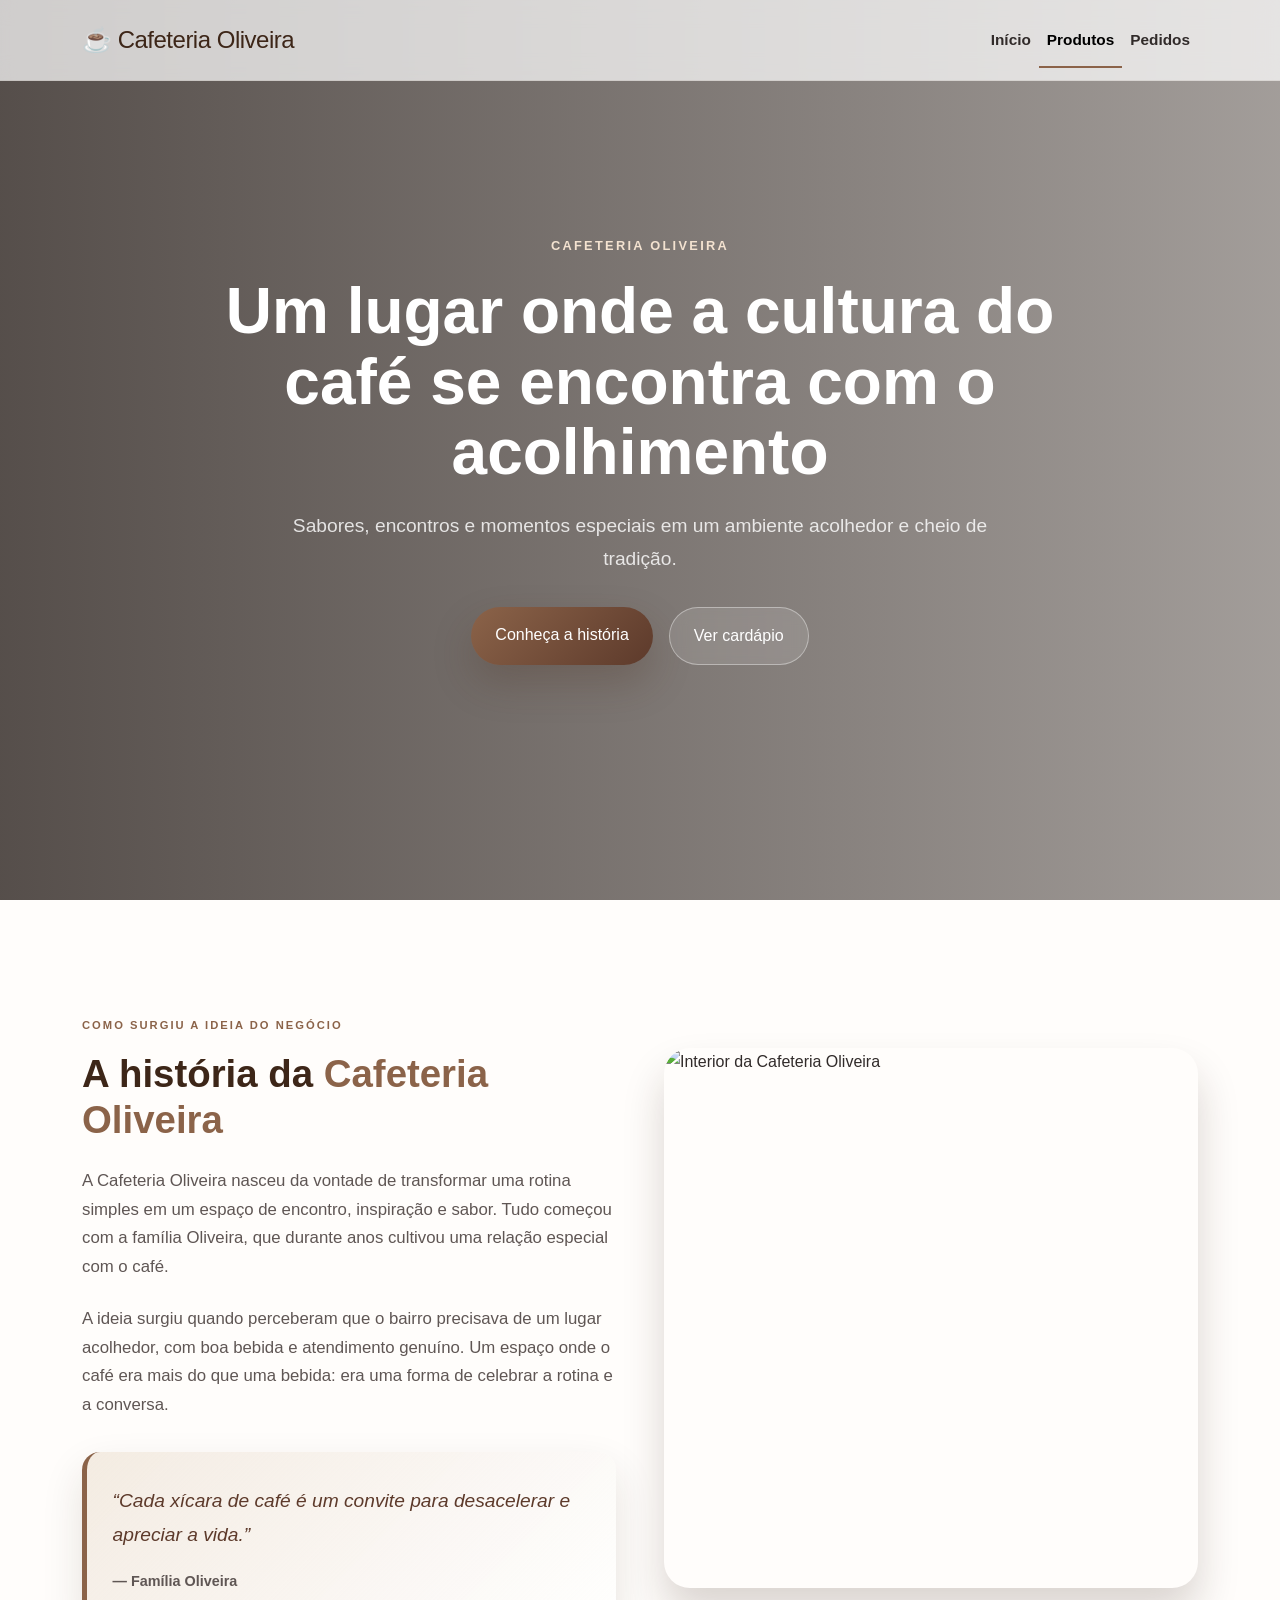
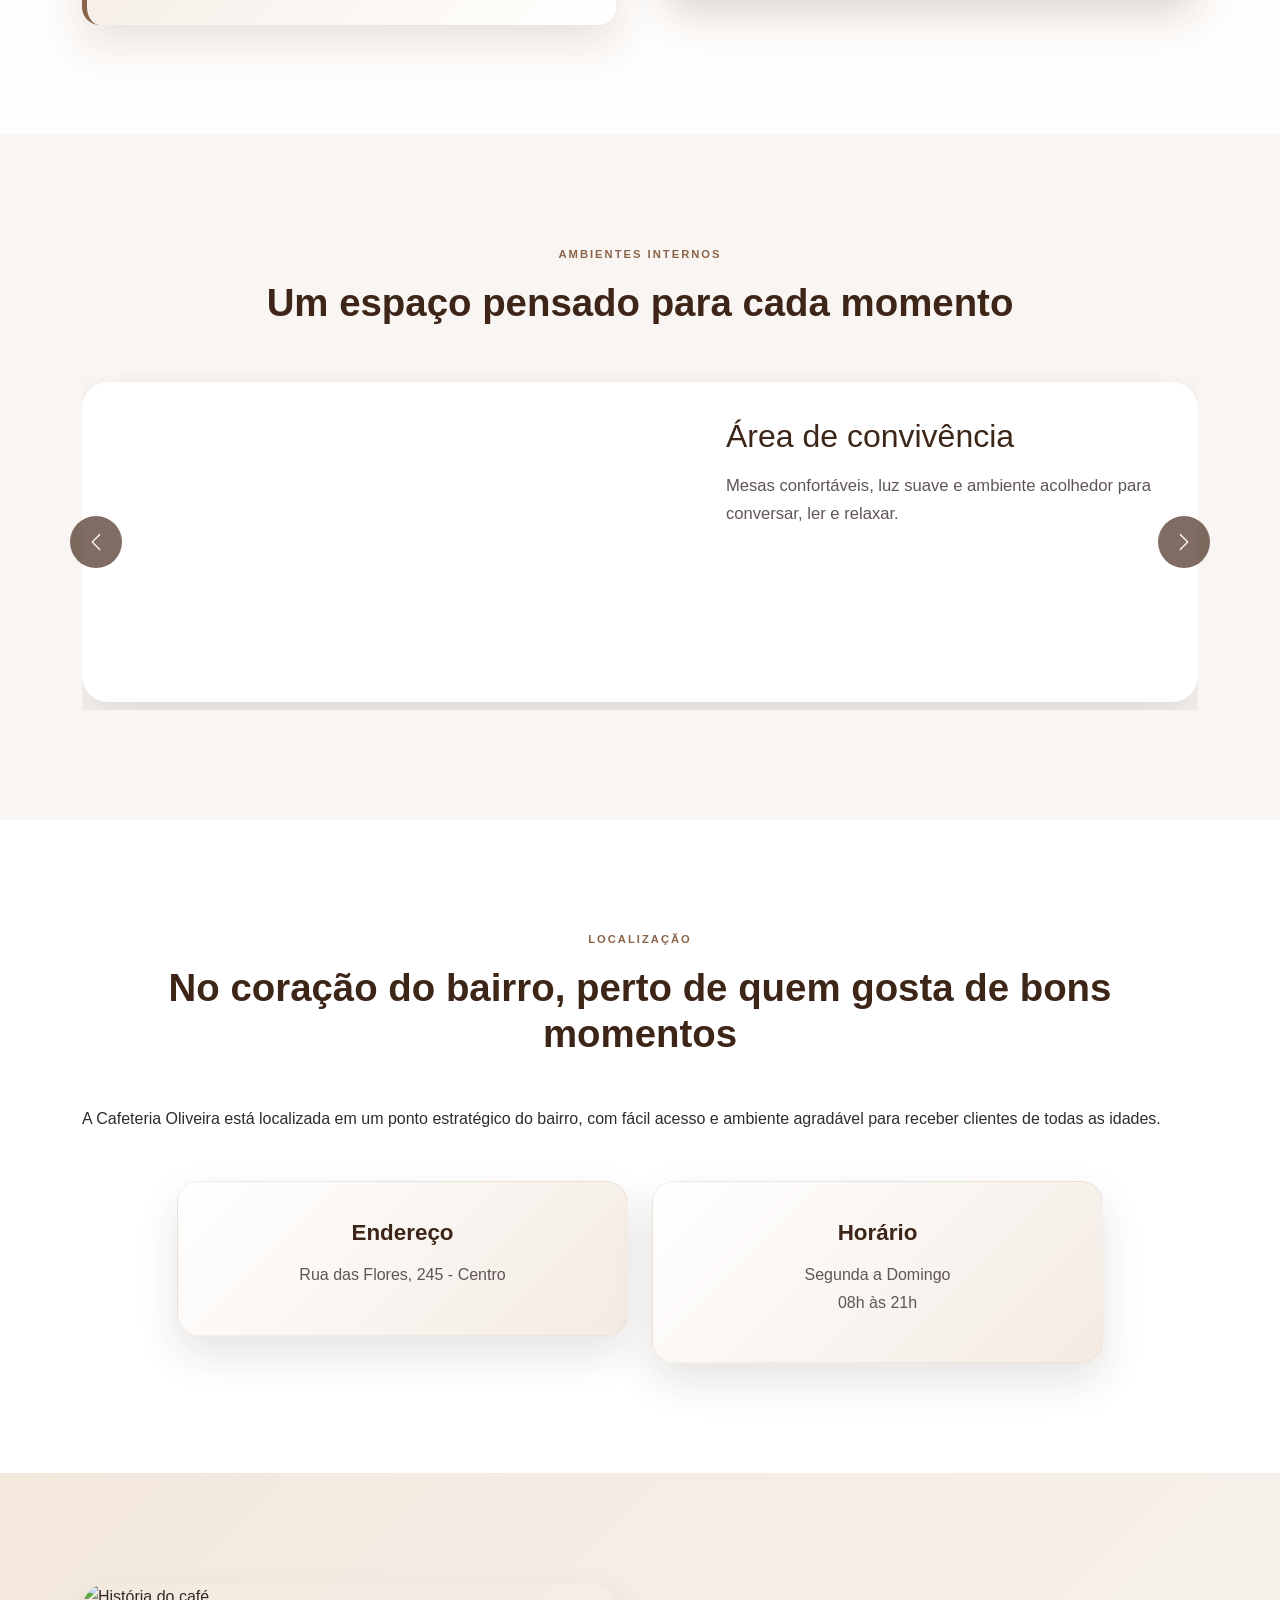
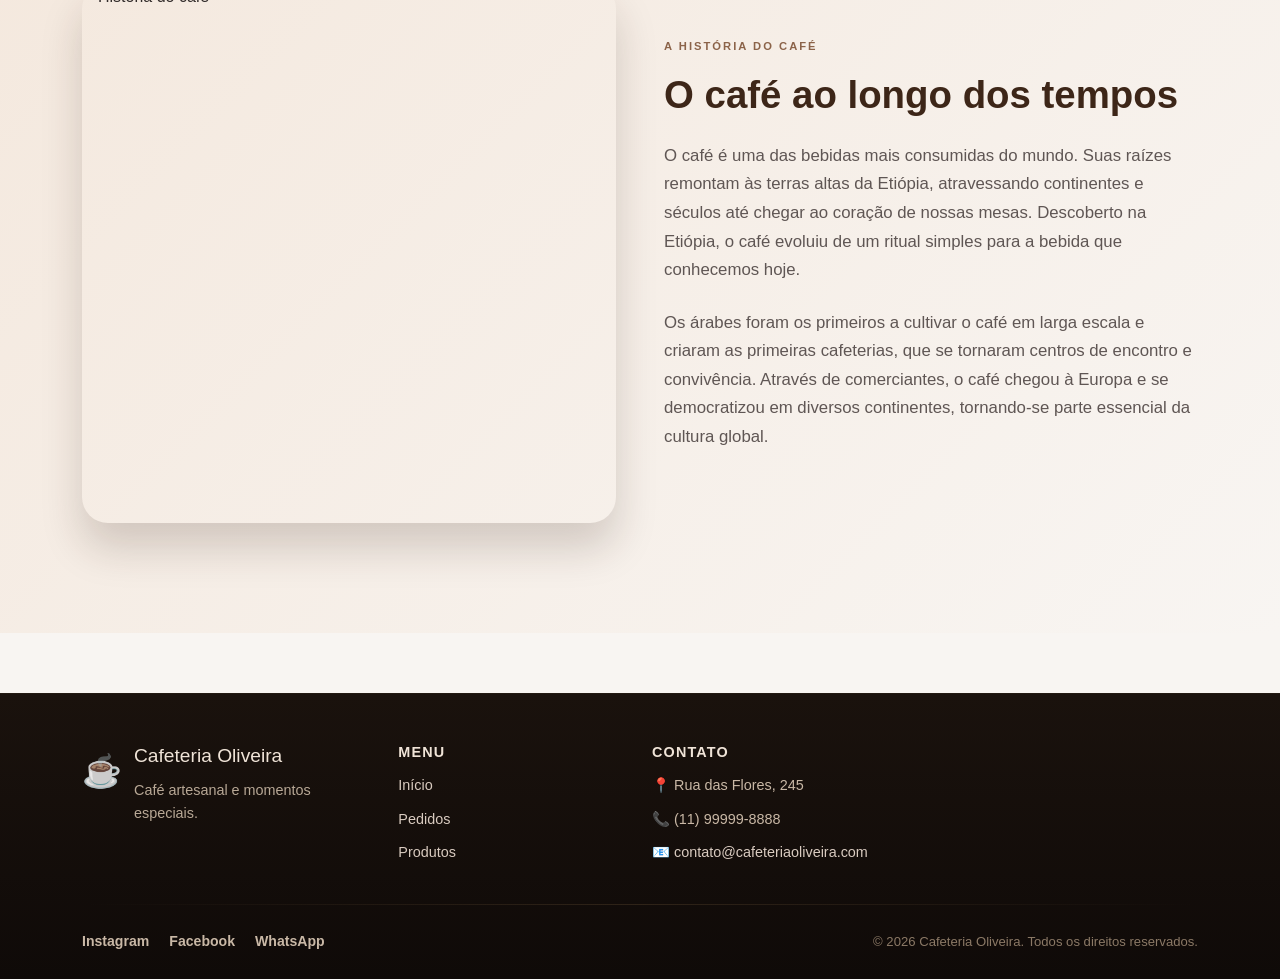
==== src/main/resources/index.html @ f83c7f23 "primeiro commit" ====
<!DOCTYPE html>
<html lang="pt-BR">
<head>
  <meta charset="UTF-8" />
  <meta name="viewport" content="width=device-width, initial-scale=1.0" />
  <title>Cafeteria Oliveira</title>
  <meta name="description" content="Cafeteria Oliveira — café artesanal, acolhimento e momentos especiais." />

  <link href="https://cdn.jsdelivr.net/npm/bootstrap@5.3.8/dist/css/bootstrap.min.css" rel="stylesheet">
  <link rel="stylesheet" href="https://cdnjs.cloudflare.com/ajax/libs/font-awesome/6.4.0/css/all.min.css">
  <link rel="stylesheet" href="./static/css/style.css">
</head>
<body>

   <header>
        <nav class="navbar navbar-expand-lg fixed-top">
            <div class="container">

                <a class="navbar-brand" href="../index.html">
                    ☕ Cafeteria <span>Oliveira</span>
                </a>

                <button class="navbar-toggler" type="button" data-bs-toggle="collapse" data-bs-target="#menuPrincipal"
                    aria-controls="menuPrincipal" aria-expanded="false" aria-label="Abrir menu">

                    <span class="navbar-toggler-icon"></span>
                </button>

                <div class="collapse navbar-collapse" id="menuPrincipal">
                    <ul class="navbar-nav ms-auto">

                        <li class="nav-item">
                            <a class="nav-link" href="../index.html#home">
                                Início
                            </a>
                        </li>

                        <li class="nav-item">
                            <a class="nav-link active" href="produtos.html">
                                Produtos
                            </a>
                        </li>

                        <li class="nav-item">
                            <a class="nav-link" href="pedidos.html">
                                Pedidos
                            </a>
                        </li>

                    </ul>
                </div>

            </div>
        </nav>
    </header>

  <main>
    <section id="home" class="hero-section">
      <div class="hero-overlay"></div>
      <div class="container hero-content">
        <div class="row min-vh-100 align-items-center justify-content-center text-center">
          <div class="col-lg-9">
            <p class="hero-kicker">Cafeteria Oliveira</p>
            <h1>Um lugar onde a cultura do café se encontra com o acolhimento</h1>
            <p class="hero-text">
              Sabores, encontros e momentos especiais em um ambiente acolhedor e cheio de tradição.
            </p>

            <div class="hero-buttons">
              <a href="#historia" class="btn btn-primary rounded-pill px-4 py-3">
                Conheça a história
              </a>
              <a href="./templates/produtos.html" class="btn btn-light rounded-pill px-4 py-3">
                Ver cardápio
              </a>
            </div>
          </div>
        </div>
      </div>
    </section>

    <section id="historia" class="section historia-section">
      <div class="container">
        <div class="row align-items-center g-5">
          <div class="col-lg-6">
            <div class="section-label">Como surgiu a ideia do negócio</div>
            <h2 class="section-title">
              A história da <span class="highlight">Cafeteria Oliveira</span>
            </h2>

            <p class="lead-text">
              A Cafeteria Oliveira nasceu da vontade de transformar uma rotina simples em um espaço de encontro,
              inspiração e sabor. Tudo começou com a família Oliveira, que durante anos cultivou uma relação
              especial com o café.
            </p>

            <p class="lead-text">
              A ideia surgiu quando perceberam que o bairro precisava de um lugar acolhedor, com boa bebida e
              atendimento genuíno. Um espaço onde o café era mais do que uma bebida: era uma forma de celebrar
              a rotina e a conversa.
            </p>

            <div class="quote-box">
              <p>“Cada xícara de café é um convite para desacelerar e apreciar a vida.”</p>
              <span>— Família Oliveira</span>
            </div>
          </div>

          <div class="col-lg-6">
            <div class="image-card">
              <img
                src="https://images.unsplash.com/photo-1509042239860-f550ce710b93?auto=format&fit=crop&w=900&q=80"
                alt="Interior da Cafeteria Oliveira">
            </div>
          </div>
        </div>
      </div>
    </section>

    <section id="ambientes" class="section ambientes-section">
      <div class="container">
        <div class="text-center mb-5">
          <div class="section-label center">Ambientes internos</div>
          <h2 class="section-title">Um espaço pensado para cada momento</h2>
        </div>

        <div id="carouselAmbientes" class="carousel slide" data-bs-ride="carousel">
          <div class="carousel-inner">
            <div class="carousel-item active">
              <div class="ambiente-card">
                <div class="ambiente-image"
                  style="background-image: url('https://images.unsplash.com/photo-1495474472287-4d71bcdd2085?auto=format&fit=crop&w=1200&q=80');">
                </div>
                <div class="ambiente-content">
                  <h3>Área de convivência</h3>
                  <p>Mesas confortáveis, luz suave e ambiente acolhedor para conversar, ler e relaxar.</p>
                </div>
              </div>
            </div>

            <div class="carousel-item">
              <div class="ambiente-card">
                <div class="ambiente-image"
                  style="background-image: url('https://images.unsplash.com/photo-1442512595331-e89e5a1ad282?auto=format&fit=crop&w=1200&q=80');">
                </div>
                <div class="ambiente-content">
                  <h3>Barra de café</h3>
                  <p>Preparo artesanal e experiência do café em todos os detalhes, com atenção à qualidade.</p>
                </div>
              </div>
            </div>

            <div class="carousel-item">
              <div class="ambiente-card">
                <div class="ambiente-image"
                  style="background-image: url('https://images.unsplash.com/photo-1501339847302-ac426a36ae57?auto=format&fit=crop&w=1200&q=80');">
                </div>
                <div class="ambiente-content">
                  <h3>Cabines e leitura</h3>
                  <p>Um cantinho tranquilo para focar, ler e saborear um café em paz.</p>
                </div>
              </div>
            </div>
          </div>

          <button class="carousel-control-prev" type="button" data-bs-target="#carouselAmbientes" data-bs-slide="prev">
            <span class="carousel-control-prev-icon" aria-hidden="true"></span>
          </button>
          <button class="carousel-control-next" type="button" data-bs-target="#carouselAmbientes" data-bs-slide="next">
            <span class="carousel-control-next-icon" aria-hidden="true"></span>
          </button>
        </div>
      </div>
    </section>

    <section id="localizacao" class="section localizacao-section">
      <div class="container">
        <div class="text-center mb-5">
          <div class="section-label center">Localização</div>
          <h2 class="section-title">No coração do bairro, perto de quem gosta de bons momentos</h2>
        </div>

        <p class="localizacao-text">
          A Cafeteria Oliveira está localizada em um ponto estratégico do bairro, com fácil acesso e ambiente
          agradável para receber clientes de todas as idades.
        </p>

        <div class="row justify-content-center g-4 mt-4">
          <div class="col-md-5">
            <div class="info-card">
              <h3>Endereço</h3>
              <p>Rua das Flores, 245 - Centro</p>
            </div>
          </div>

          <div class="col-md-5">
            <div class="info-card">
              <h3>Horário</h3>
              <p>Segunda a Domingo<br>08h às 21h</p>
            </div>
          </div>
        </div>
      </div>
    </section>

    <section id="memorial" class="section memorial-section">
      <div class="container">
        <div class="row align-items-center g-5">
          <div class="col-lg-6">
            <div class="image-card memorial-card">
              <img
                src="https://images.unsplash.com/photo-1447933601403-0c6688e566e6?auto=format&fit=crop&w=900&q=80"
                alt="História do café">
            </div>
          </div>

          <div class="col-lg-6">
            <div class="section-label">A história do café</div>
            <h2 class="section-title">O café ao longo dos tempos</h2>

            <p class="lead-text">
              O café é uma das bebidas mais consumidas do mundo. Suas raízes remontam às terras altas da Etiópia,
              atravessando continentes e séculos até chegar ao coração de nossas mesas. Descoberto na Etiópia,
              o café evoluiu de um ritual simples para a bebida que conhecemos hoje.
            </p>

            <p class="lead-text">
              Os árabes foram os primeiros a cultivar o café em larga escala e criaram as primeiras cafeterias,
              que se tornaram centros de encontro e convivência. Através de comerciantes, o café chegou à Europa
              e se democratizou em diversos continentes, tornando-se parte essencial da cultura global.
            </p>
          </div>
        </div>
      </div>
    </section>
  </main>

      <footer class="site-footer">
        <div class="container">
            <div class="footer-inner">
                <div class="footer-brand">
                    <div class="brand-icon">☕</div>
                    <div>
                        <h3>Cafeteria Oliveira</h3>
                        <p>Café artesanal e momentos especiais.</p>
                    </div>
                </div>

                <div>
                    <h4>Menu</h4>
                    <ul class="footer-list">
                        <li><a href="index.html">Início</a></li>
                        <li><a href="pedidos.html">Pedidos</a></li>
                        <li><a href="produtos.html">Produtos</a></li>
                    </ul>
                </div>

                <div>
                    <h4>Contato</h4>
                    <ul class="footer-list">
                        <li><span>📍</span> Rua das Flores, 245</li>
                        <li><span>📞</span> (11) 99999-8888</li>
                        <li><a href="mailto:contato@cafeteriaoliveira.com"><span>📧</span>
                                contato@cafeteriaoliveira.com</a></li>
                    </ul>
                </div>

            </div>

            <div class="footer-divider"></div>

            <div class="footer-bottom">
                <div class="social-links">
                    <a href="#" aria-label="Instagram" title="Instagram">Instagram</a>
                    <a href="#" aria-label="Facebook" title="Facebook">Facebook</a>
                    <a href="#" aria-label="WhatsApp" title="WhatsApp">WhatsApp</a>
                </div>
                <p>© 2026 Cafeteria Oliveira. Todos os direitos reservados.</p>
            </div>
        </div>
    </footer>

  <script src="https://cdn.jsdelivr.net/npm/bootstrap@5.3.8/dist/js/bootstrap.bundle.min.js"></script>
</body>
</html>
---- src/main/resources/static/css/style.css ----
:root {
  --coffee-900: #3d2618;
  --coffee-700: #5d3a2b;
  --coffee-500: #8b6349;
  --coffee-400: #bc8f70;
  --coffee-300: #d9c2a8;
  --coffee-200: #f4ece4;
  --bg-soft: #f8f5f2;
  --white: #ffffff;
  --text-dark: #312b2a;
  --text-light: #5f5654;
  --shadow-soft: 0 18px 42px rgba(51, 29, 18, 0.12);
  --shadow-strong: 0 25px 42px rgba(51, 29, 18, 0.18);
}

* {
  box-sizing: border-box;
}

html {
  scroll-behavior: smooth;
}

body {
  font-family: "Segoe UI", Tahoma, Geneva, Verdana, sans-serif;
  background: var(--bg-soft);
  color: var(--text-dark);
  line-height: 1.7;
}

img {
  max-width: 100%;
  display: block;
}

a {
  text-decoration: none;
  color: inherit;
}

p {
  margin-bottom: 0;
}

.section {
  padding: 110px 0;
}

.navbar {
  background: rgba(255, 255, 255, 0.72);
  backdrop-filter: blur(12px);
  -webkit-backdrop-filter: blur(12px);
  border-bottom: 1px solid rgba(90, 65, 42, 0.08);
  transition: 0.3s ease;
  padding: 0.8rem 0;
}

.navbar.scrolled {
  background: rgba(255, 255, 255, 0.95);
}

.navbar-brand {
  font-size: 1.5rem;
  color: var(--coffee-900);
  letter-spacing: -0.5px;
}

.navbar-brand .brand-icon {
  margin-right: 8px;
}

.brand-highlight {
  color: var(--coffee-500);
}

.navbar-nav .nav-link {
  color: var(--text-dark);
  font-weight: 600;
  font-size: 0.96rem;
  padding: 0.9rem 1rem;
  position: relative;
}

.navbar-nav .nav-link::after {
  content: "";
  position: absolute;
  left: 0;
  right: 0;
  bottom: 0;
  width: 0;
  height: 2px;
  background: var(--coffee-500);
  transition: 0.25s ease;
}

.navbar-nav .nav-link:hover::after,
.navbar-nav .nav-link.active::after {
  width: 100%;
}

.hero-section {
  position: relative;
  min-height: 100vh;
  background-image: url("https://images.unsplash.com/photo-1509042239860-f550ce710b93?auto=format&fit=crop&w=1800&q=80");
  background-size: cover;
  background-position: center center;
  background-attachment: fixed;
}

.hero-overlay {
  position: absolute;
  inset: 0;
  background: linear-gradient(90deg, rgba(23, 14, 10, 0.72), rgba(23, 14, 10, 0.38));
}

.hero-content {
  position: relative;
  z-index: 1;
}

.hero-kicker {
  color: #f3e2d0;
  font-size: 0.8rem;
  text-transform: uppercase;
  letter-spacing: 0.18em;
  margin-bottom: 1.25rem;
  font-weight: 700;
}

.hero-section h1 {
  font-size: clamp(2.6rem, 5vw, 5rem);
  line-height: 1.1;
  color: white;
  font-weight: 800;
  max-width: 900px;
  margin: 0 auto 1.4rem;
}

.hero-text {
  color: rgba(255, 255, 255, 0.82);
  font-size: 1.2rem;
  max-width: 760px;
  margin: 0 auto 2rem;
}

.hero-buttons {
  display: flex;
  justify-content: center;
  gap: 1rem;
  flex-wrap: wrap;
}

.btn-primary {
  background: linear-gradient(135deg, var(--coffee-500), var(--coffee-700));
  border: none;
  color: white;
  box-shadow: 0 18px 38px rgba(77, 49, 33, 0.25);
}

.btn-primary:hover {
  background: linear-gradient(135deg, var(--coffee-400), var(--coffee-700));
  color: white;
}

.btn-light {
  background: rgba(255, 255, 255, 0.12);
  color: white;
  border: 1px solid rgba(255, 255, 255, 0.38);
  backdrop-filter: blur(8px);
}

.btn-light:hover {
  background: white;
  color: var(--coffee-900);
}

.historia-section {
  background: #fffdfb;
}

.section-label {
  display: inline-block;
  color: var(--coffee-500);
  text-transform: uppercase;
  letter-spacing: 0.18em;
  font-size: 0.7rem;
  font-weight: 800;
  margin-bottom: 1rem;
}

.section-label.center {
  display: block;
  text-align: center;
}

.section-title {
  font-size: clamp(2rem, 3vw, 3rem);
  font-weight: 800;
  line-height: 1.2;
  color: var(--coffee-900);
  margin-bottom: 1.5rem;
}

.highlight {
  color: var(--coffee-500);
}

.lead-text {
  color: var(--text-light);
  font-size: 1.05rem;
  margin-bottom: 1.5rem;
}

.quote-box {
  background: linear-gradient(135deg, rgba(217, 194, 168, 0.3), rgba(255, 255, 255, 0.9));
  border-left: 5px solid var(--coffee-500);
  padding: 2rem 1.6rem;
  border-radius: 18px;
  box-shadow: var(--shadow-soft);
  margin-top: 2rem;
}

.quote-box p {
  color: var(--coffee-700);
  font-size: 1.2rem;
  font-weight: 500;
  line-height: 1.8;
  font-style: italic;
}

.quote-box span {
  display: block;
  margin-top: 1rem;
  color: var(--text-light);
  font-size: 0.9rem;
  font-weight: 700;
}

.image-card {
  position: relative;
  border-radius: 26px;
  overflow: hidden;
  box-shadow: var(--shadow-strong);
}

.image-card img {
  width: 100%;
  height: 540px;
  object-fit: cover;
  border-radius: 26px;
}

.ambientes-section {
  background: var(--bg-soft);
}

.carousel {
  position: relative;
}

.carousel-item {
  padding: 0.5rem 0;
}

.ambiente-card {
  display: grid;
  grid-template-columns: 1.2fr 1fr;
  overflow: hidden;
  border-radius: 26px;
  background: white;
  box-shadow: var(--shadow-soft);
}

.ambiente-image {
  min-height: 320px;
  background-size: cover;
  background-position: center;
}

.ambiente-content {
  padding: 2.2rem;
}

.ambiente-content h3 {
  color: var(--coffee-900);
  font-size: 2rem;
  margin-bottom: 1rem;
}

.ambiente-content p {
  color: var(--text-light);
  font-size: 1.04rem;
}

.carousel-control-prev,
.carousel-control-next {
  position: absolute;
  top: 50%;
  transform: translateY(-50%);
  width: 52px;
  height: 52px;
  border-radius: 50%;
  background: rgba(76, 48, 35, 0.75);
  border: none;
  opacity: 0.95;
}

.carousel-control-prev {
  left: -12px;
}

.carousel-control-next {
  right: -12px;
}

.carousel-control-prev-icon,
.carousel-control-next-icon {
  width: 20px;
  height: 20px;
  filter: brightness(0) invert(1);
}

.localizacao-section {
  background: #fff;
}

.info-card {
  background: linear-gradient(135deg, rgba(255, 255, 255, 0.99), rgba(241, 230, 220, 0.8));
  border: 1px solid rgba(92, 63, 40, 0.08);
  border-radius: 22px;
  padding: 2.4rem 1.8rem;
  box-shadow: var(--shadow-soft);
  text-align: center;
  transition: 0.25s ease;
}

.info-card h3 {
  color: var(--coffee-900);
  font-size: 1.4rem;
  font-weight: 700;
  margin-bottom: 0.9rem;
}

.info-card p {
  color: var(--text-light);
  margin-bottom: 0.5rem;
}

.memorial-section {
  background: linear-gradient(135deg, #f4e8dd, #f8f5f2);
}

.memorial-card {
  margin-top: 0;
}

.mlead-text {
  color: var(--text-light);
}

.site-footer {
    background: linear-gradient(180deg, #1a120d 0%, #0f0a08 100%);
    color: #d9cbc0;
    padding: 50px 0 25px;
    margin-top: 60px;
    border-top: 1px solid rgba(215, 168, 107, 0.1);
}

.footer-inner {
    display: grid;
    grid-template-columns: 1.3fr 1fr 1.2fr 1.2fr;
    gap: 45px;
    margin-bottom: 30px;
}

.footer-brand {
    display: flex;
    gap: 12px;
}

.brand-icon {
    font-size: 2rem;
    opacity: 0.9;
}

.footer-inner h3,
.footer-inner h4 {
    color: #f0e4d8;
    margin-bottom: 12px;
}

.footer-inner h3 {
    font-size: 1.2rem;
}

.footer-inner h4 {
    font-size: 0.9rem;
    text-transform: uppercase;
    letter-spacing: 0.08em;
    font-weight: 700;
}

.footer-inner p {
    margin: 0;
    color: #b8a896;
    font-size: 0.9rem;
    line-height: 1.6;
}

.footer-list {
    list-style: none;
    padding: 0;
    margin: 0;
}

.footer-list li {
    margin-bottom: 9px;
    color: #c9b8a6;
    font-size: 0.9rem;
    line-height: 1.7;
}

.footer-list a {
    color: #d9cbc0;
    text-decoration: none;
}

.footer-list a:hover {
    color: var(--gold-soft);
}

.footer-divider {
    height: 1px;
    background: linear-gradient(90deg, transparent, rgba(215, 168, 107, 0.15), transparent);
    margin: 25px 0;
}

.footer-bottom {
    display: flex;
    justify-content: space-between;
    align-items: center;
    gap: 20px;
    flex-wrap: wrap;
}

.social-links {
    display: flex;
    gap: 20px;
}

.social-links a {
    color: #c9b8a6;
    text-decoration: none;
    font-size: 0.88rem;
    font-weight: 600;
}

.social-links a:hover {
    color: var(--gold-soft);
}

.footer-bottom p {
    margin: 0;
    color: #8b7966;
    font-size: 0.82rem;
    font-weight: 500;
}

@media (max-width: 992px) {
    .footer-inner {
        grid-template-columns: 1fr 1fr;
        gap: 35px;
    }
}

@media (max-width: 768px) {
    .section {
        padding: 60px 0;
    }

    .hero {
        min-height: 70vh;
    }

    .hero h1 {
        font-size: 2.2rem;
    }

    .slide-box {
        height: 350px;
        font-size: 1.4rem;
    }

    .footer-inner {
        grid-template-columns: 1fr;
        gap: 25px;
    }

    .footer-bottom {
        flex-direction: column;
        text-align: center;
    }

    .social-links {
        justify-content: center;
    }
}
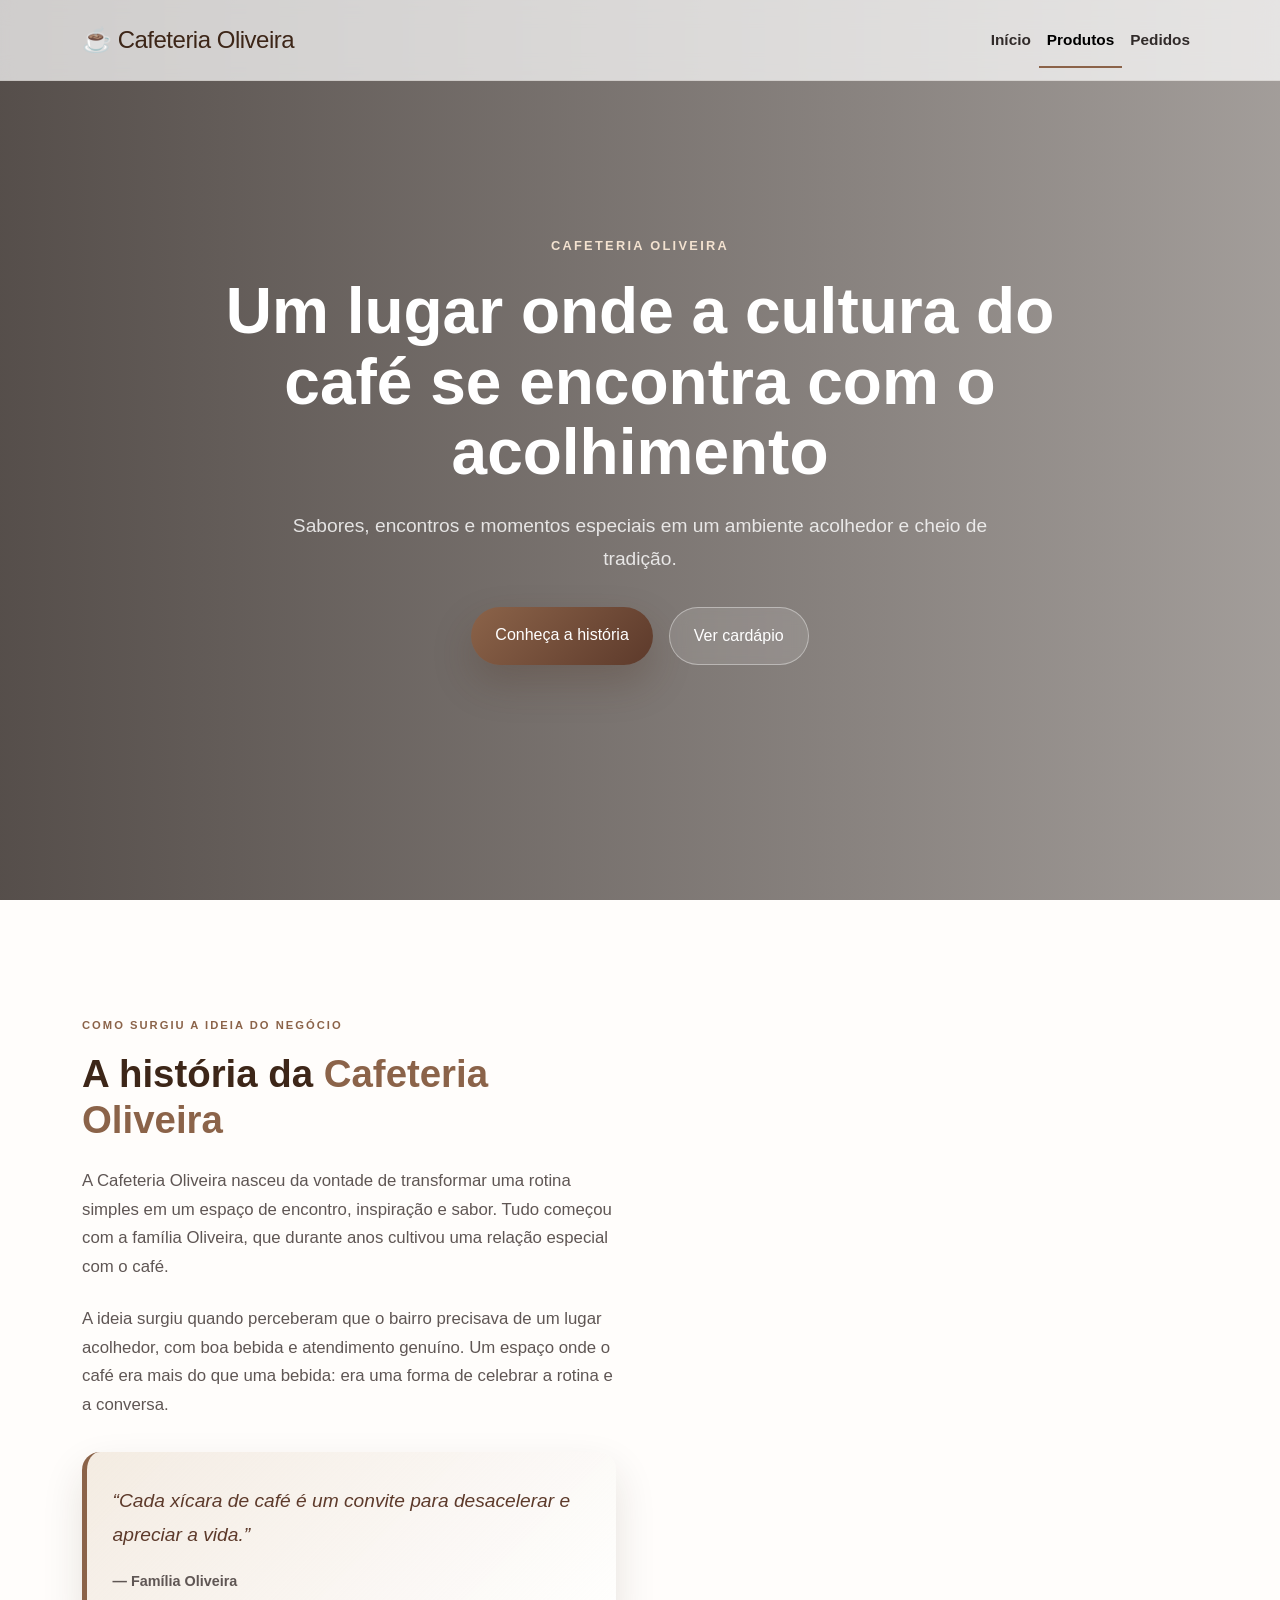
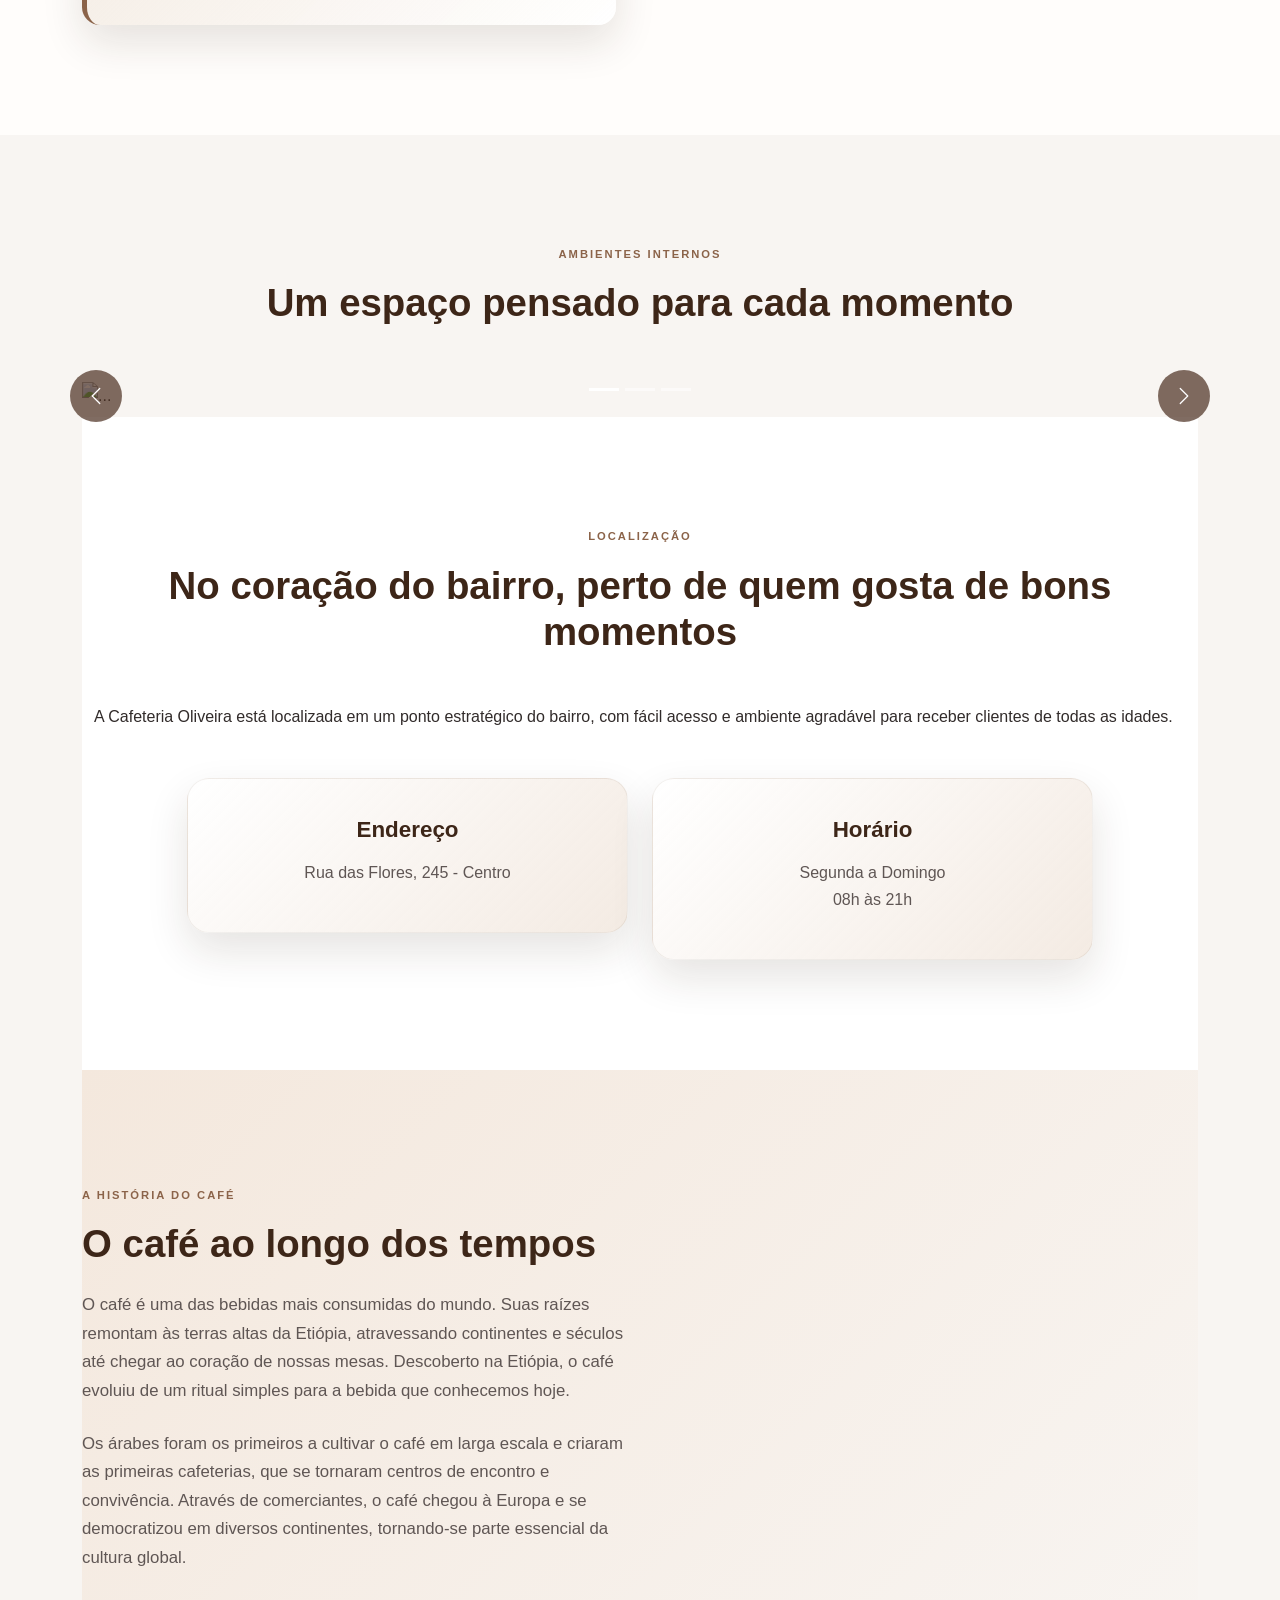
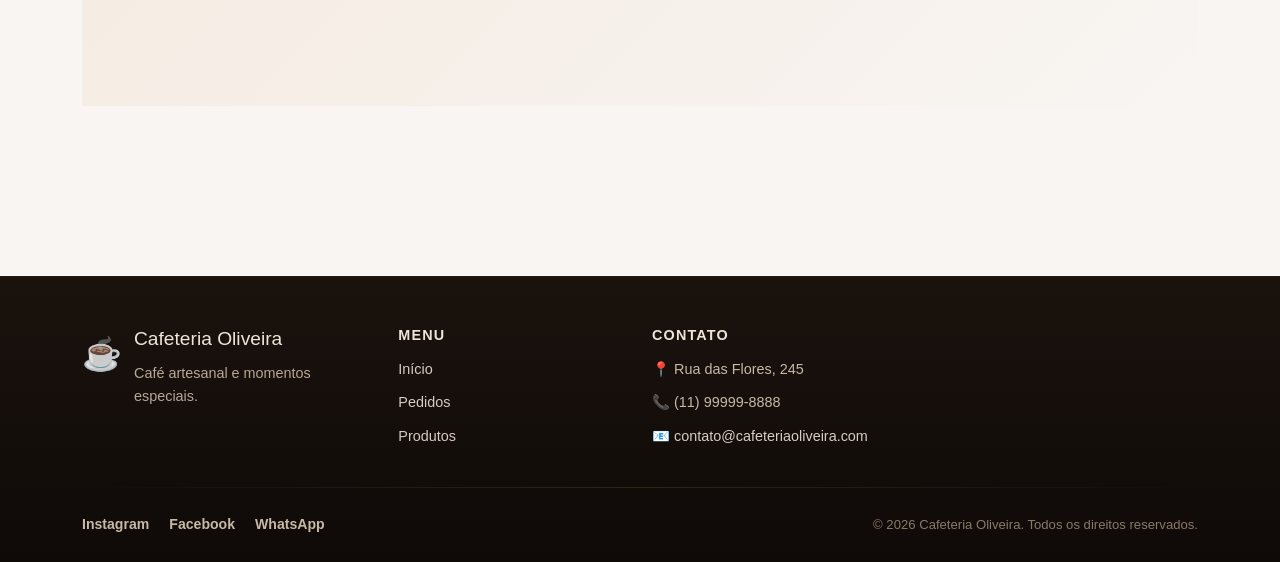
==== commit 61c01dff: "atualização" ====
--- a/src/main/resources/index.html
+++ b/src/main/resources/index.html
@@ -1,5 +1,6 @@
 <!DOCTYPE html>
 <html lang="pt-BR">
+
 <head>
   <meta charset="UTF-8" />
   <meta name="viewport" content="width=device-width, initial-scale=1.0" />
@@ -10,49 +11,50 @@
   <link rel="stylesheet" href="https://cdnjs.cloudflare.com/ajax/libs/font-awesome/6.4.0/css/all.min.css">
   <link rel="stylesheet" href="./static/css/style.css">
 </head>
+
 <body>
 
-   <header>
-        <nav class="navbar navbar-expand-lg fixed-top">
-            <div class="container">
-
-                <a class="navbar-brand" href="../index.html">
-                    ☕ Cafeteria <span>Oliveira</span>
-                </a>
-
-                <button class="navbar-toggler" type="button" data-bs-toggle="collapse" data-bs-target="#menuPrincipal"
-                    aria-controls="menuPrincipal" aria-expanded="false" aria-label="Abrir menu">
-
-                    <span class="navbar-toggler-icon"></span>
-                </button>
-
-                <div class="collapse navbar-collapse" id="menuPrincipal">
-                    <ul class="navbar-nav ms-auto">
-
-                        <li class="nav-item">
-                            <a class="nav-link" href="../index.html#home">
-                                Início
-                            </a>
-                        </li>
-
-                        <li class="nav-item">
-                            <a class="nav-link active" href="produtos.html">
-                                Produtos
-                            </a>
-                        </li>
-
-                        <li class="nav-item">
-                            <a class="nav-link" href="pedidos.html">
-                                Pedidos
-                            </a>
-                        </li>
-
-                    </ul>
-                </div>
-
-            </div>
-        </nav>
-    </header>
+  <header>
+    <nav class="navbar navbar-expand-lg fixed-top">
+      <div class="container">
+
+        <a class="navbar-brand" href="../index.html">
+          ☕ Cafeteria <span>Oliveira</span>
+        </a>
+
+        <button class="navbar-toggler" type="button" data-bs-toggle="collapse" data-bs-target="#menuPrincipal"
+          aria-controls="menuPrincipal" aria-expanded="false" aria-label="Abrir menu">
+
+          <span class="navbar-toggler-icon"></span>
+        </button>
+
+        <div class="collapse navbar-collapse" id="menuPrincipal">
+          <ul class="navbar-nav ms-auto">
+
+            <li class="nav-item">
+              <a class="nav-link" href="../index.html#home">
+                Início
+              </a>
+            </li>
+
+            <li class="nav-item">
+              <a class="nav-link active" href="produtos.html">
+                Produtos
+              </a>
+            </li>
+
+            <li class="nav-item">
+              <a class="nav-link" href="pedidos.html">
+                Pedidos
+              </a>
+            </li>
+
+          </ul>
+        </div>
+
+      </div>
+    </nav>
+  </header>
 
   <main>
     <section id="home" class="hero-section">
@@ -106,13 +108,7 @@
             </div>
           </div>
 
-          <div class="col-lg-6">
-            <div class="image-card">
-              <img
-                src="https://images.unsplash.com/photo-1509042239860-f550ce710b93?auto=format&fit=crop&w=900&q=80"
-                alt="Interior da Cafeteria Oliveira">
-            </div>
-          </div>
+        
         </div>
       </div>
     </section>
@@ -124,96 +120,69 @@
           <h2 class="section-title">Um espaço pensado para cada momento</h2>
         </div>
 
-        <div id="carouselAmbientes" class="carousel slide" data-bs-ride="carousel">
+        <div id="carouselExampleIndicators" class="carousel slide">
+          <div class="carousel-indicators">
+            <button type="button" data-bs-target="#carouselExampleIndicators" data-bs-slide-to="0" class="active"
+              aria-current="true" aria-label="Slide 1"></button>
+            <button type="button" data-bs-target="#carouselExampleIndicators" data-bs-slide-to="1"
+              aria-label="Slide 2"></button>
+            <button type="button" data-bs-target="#carouselExampleIndicators" data-bs-slide-to="2"
+              aria-label="Slide 3"></button>
+          </div>
           <div class="carousel-inner">
             <div class="carousel-item active">
-              <div class="ambiente-card">
-                <div class="ambiente-image"
-                  style="background-image: url('https://images.unsplash.com/photo-1495474472287-4d71bcdd2085?auto=format&fit=crop&w=1200&q=80');">
-                </div>
-                <div class="ambiente-content">
-                  <h3>Área de convivência</h3>
-                  <p>Mesas confortáveis, luz suave e ambiente acolhedor para conversar, ler e relaxar.</p>
+              <img src="..." class="d-block w-100" alt="...">
+            </div>
+            <div class="carousel-item">
+              <img src="..." class="d-block w-100" alt="...">
+            </div>
+            <div class="carousel-item">
+              <img src="..." class="d-block w-100" alt="...">
+            </div>
+          </div>
+          <button class="carousel-control-prev" type="button" data-bs-target="#carouselExampleIndicators"
+            data-bs-slide="prev">
+            <span class="carousel-control-prev-icon" aria-hidden="true"></span>
+            <span class="visually-hidden">Previous</span>
+          </button>
+          <button class="carousel-control-next" type="button" data-bs-target="#carouselExampleIndicators"
+            data-bs-slide="next">
+            <span class="carousel-control-next-icon" aria-hidden="true"></span>
+            <span class="visually-hidden">Next</span>
+          </button>
+        </div>
+
+        <section id="localizacao" class="section localizacao-section">
+          <div class="container">
+            <div class="text-center mb-5">
+              <div class="section-label center">Localização</div>
+              <h2 class="section-title">No coração do bairro, perto de quem gosta de bons momentos</h2>
+            </div>
+
+            <p class="localizacao-text">
+              A Cafeteria Oliveira está localizada em um ponto estratégico do bairro, com fácil acesso e ambiente
+              agradável para receber clientes de todas as idades.
+            </p>
+
+            <div class="row justify-content-center g-4 mt-4">
+              <div class="col-md-5">
+                <div class="info-card">
+                  <h3>Endereço</h3>
+                  <p>Rua das Flores, 245 - Centro</p>
                 </div>
               </div>
-            </div>
-
-            <div class="carousel-item">
-              <div class="ambiente-card">
-                <div class="ambiente-image"
-                  style="background-image: url('https://images.unsplash.com/photo-1442512595331-e89e5a1ad282?auto=format&fit=crop&w=1200&q=80');">
-                </div>
-                <div class="ambiente-content">
-                  <h3>Barra de café</h3>
-                  <p>Preparo artesanal e experiência do café em todos os detalhes, com atenção à qualidade.</p>
+
+              <div class="col-md-5">
+                <div class="info-card">
+                  <h3>Horário</h3>
+                  <p>Segunda a Domingo<br>08h às 21h</p>
                 </div>
               </div>
             </div>
-
-            <div class="carousel-item">
-              <div class="ambiente-card">
-                <div class="ambiente-image"
-                  style="background-image: url('https://images.unsplash.com/photo-1501339847302-ac426a36ae57?auto=format&fit=crop&w=1200&q=80');">
-                </div>
-                <div class="ambiente-content">
-                  <h3>Cabines e leitura</h3>
-                  <p>Um cantinho tranquilo para focar, ler e saborear um café em paz.</p>
-                </div>
-              </div>
-            </div>
-          </div>
-
-          <button class="carousel-control-prev" type="button" data-bs-target="#carouselAmbientes" data-bs-slide="prev">
-            <span class="carousel-control-prev-icon" aria-hidden="true"></span>
-          </button>
-          <button class="carousel-control-next" type="button" data-bs-target="#carouselAmbientes" data-bs-slide="next">
-            <span class="carousel-control-next-icon" aria-hidden="true"></span>
-          </button>
-        </div>
-      </div>
-    </section>
-
-    <section id="localizacao" class="section localizacao-section">
-      <div class="container">
-        <div class="text-center mb-5">
-          <div class="section-label center">Localização</div>
-          <h2 class="section-title">No coração do bairro, perto de quem gosta de bons momentos</h2>
-        </div>
-
-        <p class="localizacao-text">
-          A Cafeteria Oliveira está localizada em um ponto estratégico do bairro, com fácil acesso e ambiente
-          agradável para receber clientes de todas as idades.
-        </p>
-
-        <div class="row justify-content-center g-4 mt-4">
-          <div class="col-md-5">
-            <div class="info-card">
-              <h3>Endereço</h3>
-              <p>Rua das Flores, 245 - Centro</p>
-            </div>
-          </div>
-
-          <div class="col-md-5">
-            <div class="info-card">
-              <h3>Horário</h3>
-              <p>Segunda a Domingo<br>08h às 21h</p>
-            </div>
-          </div>
-        </div>
-      </div>
-    </section>
-
-    <section id="memorial" class="section memorial-section">
-      <div class="container">
-        <div class="row align-items-center g-5">
-          <div class="col-lg-6">
-            <div class="image-card memorial-card">
-              <img
-                src="https://images.unsplash.com/photo-1447933601403-0c6688e566e6?auto=format&fit=crop&w=900&q=80"
-                alt="História do café">
-            </div>
-          </div>
-
+          </div>
+        </section>
+
+        <section id="memorial" class="section memorial-section">
           <div class="col-lg-6">
             <div class="section-label">A história do café</div>
             <h2 class="section-title">O café ao longo dos tempos</h2>
@@ -230,56 +199,57 @@
               e se democratizou em diversos continentes, tornando-se parte essencial da cultura global.
             </p>
           </div>
-        </div>
+      </div>
       </div>
     </section>
   </main>
 
-      <footer class="site-footer">
-        <div class="container">
-            <div class="footer-inner">
-                <div class="footer-brand">
-                    <div class="brand-icon">☕</div>
-                    <div>
-                        <h3>Cafeteria Oliveira</h3>
-                        <p>Café artesanal e momentos especiais.</p>
-                    </div>
-                </div>
-
-                <div>
-                    <h4>Menu</h4>
-                    <ul class="footer-list">
-                        <li><a href="index.html">Início</a></li>
-                        <li><a href="pedidos.html">Pedidos</a></li>
-                        <li><a href="produtos.html">Produtos</a></li>
-                    </ul>
-                </div>
-
-                <div>
-                    <h4>Contato</h4>
-                    <ul class="footer-list">
-                        <li><span>📍</span> Rua das Flores, 245</li>
-                        <li><span>📞</span> (11) 99999-8888</li>
-                        <li><a href="mailto:contato@cafeteriaoliveira.com"><span>📧</span>
-                                contato@cafeteriaoliveira.com</a></li>
-                    </ul>
-                </div>
-
-            </div>
-
-            <div class="footer-divider"></div>
-
-            <div class="footer-bottom">
-                <div class="social-links">
-                    <a href="#" aria-label="Instagram" title="Instagram">Instagram</a>
-                    <a href="#" aria-label="Facebook" title="Facebook">Facebook</a>
-                    <a href="#" aria-label="WhatsApp" title="WhatsApp">WhatsApp</a>
-                </div>
-                <p>© 2026 Cafeteria Oliveira. Todos os direitos reservados.</p>
-            </div>
-        </div>
-    </footer>
+  <footer class="site-footer">
+    <div class="container">
+      <div class="footer-inner">
+        <div class="footer-brand">
+          <div class="brand-icon">☕</div>
+          <div>
+            <h3>Cafeteria Oliveira</h3>
+            <p>Café artesanal e momentos especiais.</p>
+          </div>
+        </div>
+
+        <div>
+          <h4>Menu</h4>
+          <ul class="footer-list">
+            <li><a href="index.html">Início</a></li>
+            <li><a href="pedidos.html">Pedidos</a></li>
+            <li><a href="produtos.html">Produtos</a></li>
+          </ul>
+        </div>
+
+        <div>
+          <h4>Contato</h4>
+          <ul class="footer-list">
+            <li><span>📍</span> Rua das Flores, 245</li>
+            <li><span>📞</span> (11) 99999-8888</li>
+            <li><a href="mailto:contato@cafeteriaoliveira.com"><span>📧</span>
+                contato@cafeteriaoliveira.com</a></li>
+          </ul>
+        </div>
+
+      </div>
+
+      <div class="footer-divider"></div>
+
+      <div class="footer-bottom">
+        <div class="social-links">
+          <a href="#" aria-label="Instagram" title="Instagram">Instagram</a>
+          <a href="#" aria-label="Facebook" title="Facebook">Facebook</a>
+          <a href="#" aria-label="WhatsApp" title="WhatsApp">WhatsApp</a>
+        </div>
+        <p>© 2026 Cafeteria Oliveira. Todos os direitos reservados.</p>
+      </div>
+    </div>
+  </footer>
 
   <script src="https://cdn.jsdelivr.net/npm/bootstrap@5.3.8/dist/js/bootstrap.bundle.min.js"></script>
 </body>
+
 </html>
